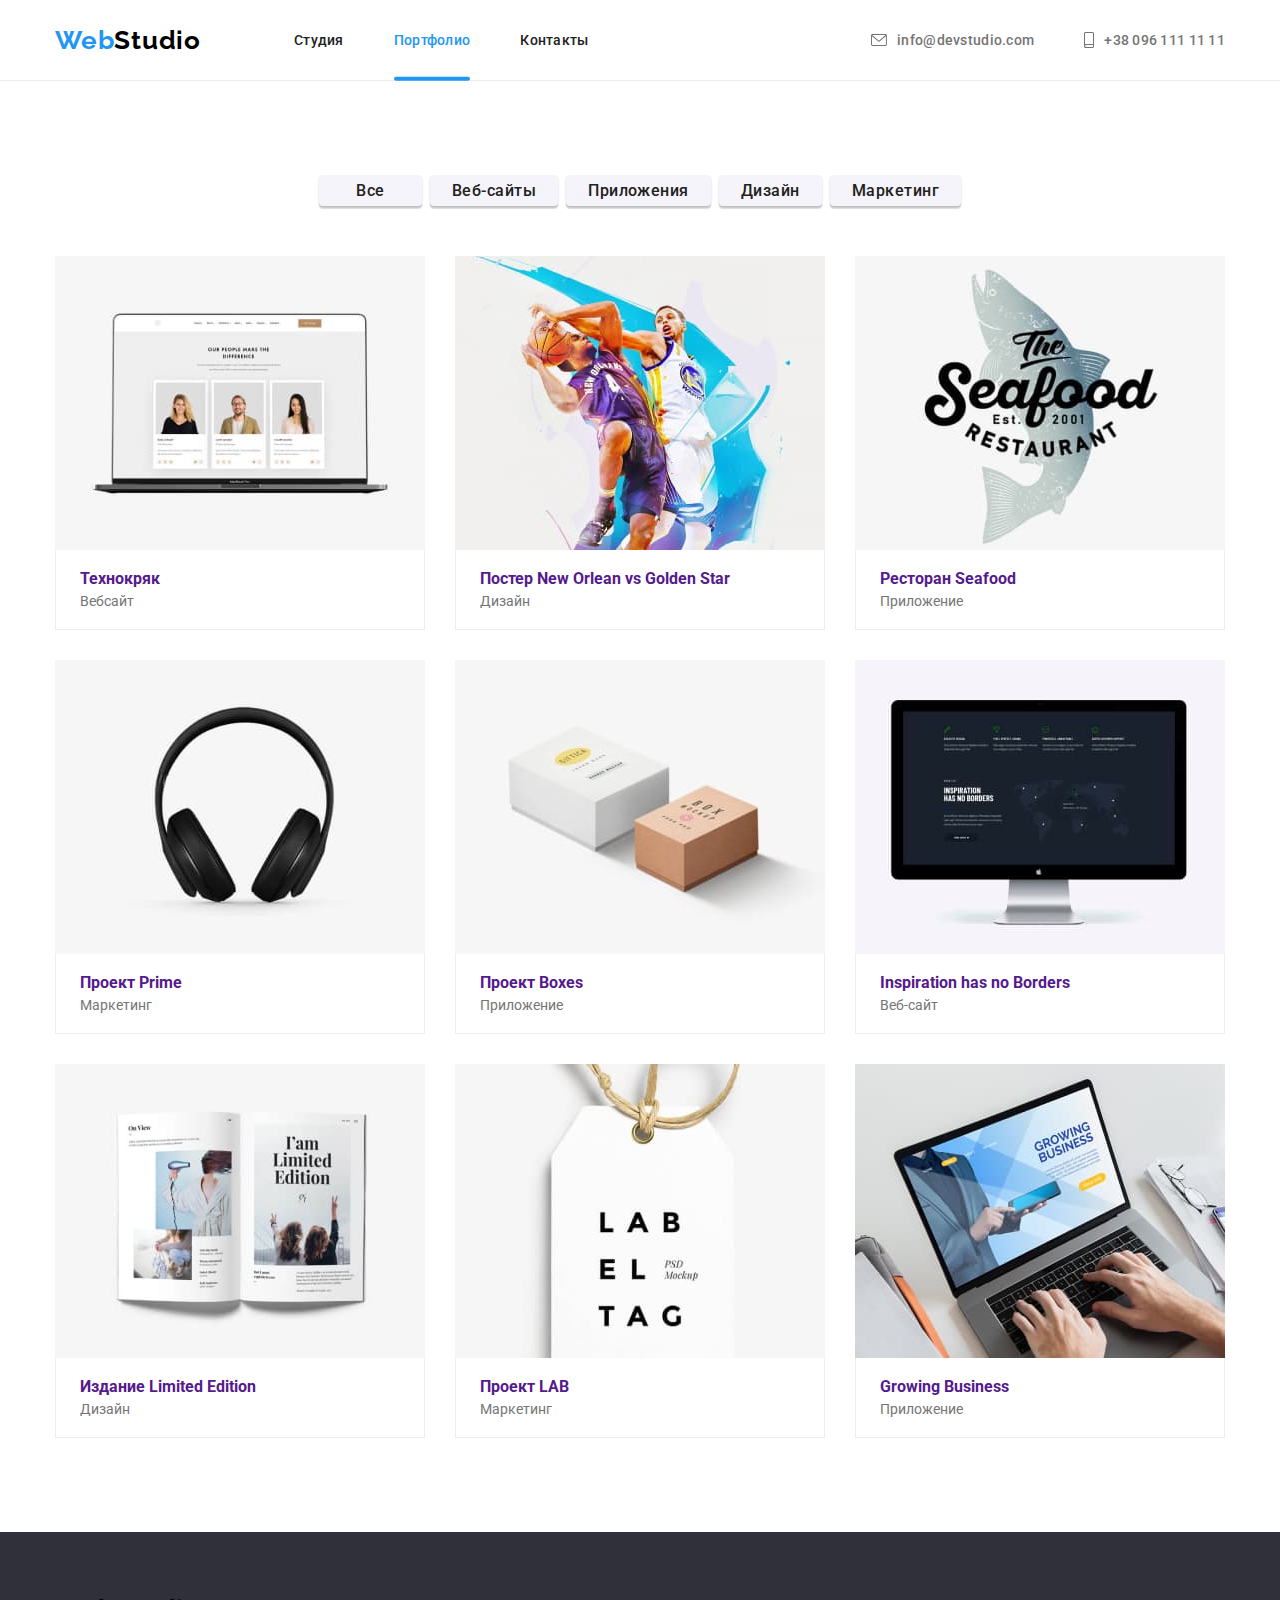
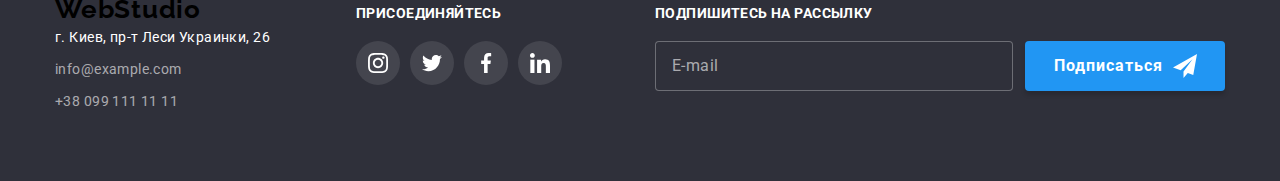
==== portfolio.html @ 5bc34d7d "добавляет исходную страницу" ====
<!DOCTYPE html>
<html lang="ru">
  <head>
    <meta charset="UTF-8" />
    <meta name="viewport" content="width=device-width, initial-scale=1.0" />
    <title>Portfolio</title>
    <link rel="preconnect" href="https://fonts.gstatic.com" />
    <link
      href="https://fonts.googleapis.com/css2?family=Raleway:wght@700&family=Roboto:wght@400;500;700;900&display=swap"
      rel="stylesheet"
    />
    <link
      rel="stylesheet"
      href="https://cdnjs.cloudflare.com/ajax/libs/modern-normalize/0.6.0/modern-normalize.min.css"
    />
    <link
      rel="stylesheet"
      href="https://cdnjs.cloudflare.com/ajax/libs/animate.css/4.1.1/animate.min.css"
    />
    <link rel="stylesheet" href="style.css" />
  </head>
  <body class="page">
    <!-- Шапка сайта -->
    <header class="page-header portfolio">
      <div class="container">
        <nav class="main-nav">
          <a href="" class="logo animate__fadeInLeft">
            <span class="logo__part">Web</span>Studio
          </a>
          <ul class="page-nav">
            <li class="page-nav__item">
              <a href="./index.html" class="page-nav__link">Студия</a>
            </li>
            <li class="page-nav__item">
              <a
                href="./portfolio.html"
                class="page-nav__link page-nav__link--active"
                >Портфолио</a
              >
            </li>
            <li class="page-nav__item">
              <a href="" class="page-nav__link">Контакты</a>
            </li>
          </ul>
          <ul class="upper-contacts">
            <li class="upper-contacts__item">
              <a href="mailto:info@devstudio.com" class="upper-contacts__link"
                ><svg class="upper-contacts__icon" width="16px" height="12px">
                  <use href="./images/sprite.svg#icon-envelope"></use></svg
                >info@devstudio.com</a
              >
            </li>
            <li class="upper-contacts__item">
              <a href="tel:+380961111111" class="upper-contacts__link"
                ><svg class="upper-contacts__icon" width="10px" height="16px">
                  <use href="./images/sprite.svg#icon-smartphone"></use></svg
                >+38 096 111 11 11</a
              >
            </li>
          </ul>
        </nav>
      </div>
    </header>
    <main>
      <section class="portfolio">
        <div class="container">
          <h2 class="visually-hidden">Портфолио</h2>
          <div class="portfolio-nav">
            <ul class="nav-list">
              <li>
                <button type="button" class="button">Все</button>
              </li>
              <li>
                <button type="button" class="button">Веб-сайты</button>
              </li>
              <li>
                <button type="button" class="button">Приложения</button>
              </li>
              <li>
                <button type="button" class="button">Дизайн</button>
              </li>
              <li>
                <button type="button" class="button">Маркетинг</button>
              </li>
            </ul>
          </div>
          <div class="projects">
            <ul class="projects-list">
              <li>
                <div class="card">
                  <a href="" class="project-link">
                    <div class="card-wrapper">
                      <img
                        src="./images/website1.jpg"
                        width="370"
                        height="294"
                        alt="Интернет страница открыта на компьютере"
                      />
                      <p class="card-overlay">
                        Технокряк это современная площадка распространения
                        коронавируса. Компании используют эту платформу для
                        цифрового шпионажа и атак на защищённые сервера
                        конкурентов.
                      </p>
                    </div>
                    <div class="card-content">
                      <h3>Технокряк</h3>
                      <p>Вебсайт</p>
                    </div>
                  </a>
                </div>
              </li>
              <li>
                <div class="card">
                  <a href="" class="project-link">
                    <div class="card-wrapper">
                      <img
                        src="./images/design1.jpg"
                        width="370"
                        height="294"
                        alt="Баскетболисты бросают мяч"
                      />
                      <p class="card-overlay">
                        Технокряк это современная площадка распространения
                        коронавируса. Компании используют эту платформу для
                        цифрового шпионажа и атак на защищённые сервера
                        конкурентов.
                      </p>
                    </div>
                    <div class="card-content">
                      <h3>
                        Постер <span lang="en"> New Orlean vs Golden Star</span>
                      </h3>
                      <p>Дизайн</p>
                    </div>
                  </a>
                </div>
              </li>
              <li>
                <div class="card">
                  <a href="" class="project-link">
                    <div class="card-wrapper">
                      <img
                        src="./images/app1.jpg"
                        width="370"
                        height="294"
                        alt="Логотип ресторана"
                      />
                      <p class="card-overlay">
                        Технокряк это современная площадка распространения
                        коронавируса. Компании используют эту платформу для
                        цифрового шпионажа и атак на защищённые сервера
                        конкурентов.
                      </p>
                    </div>
                    <div class="card-content">
                      <h3>Ресторан <span lang="en">Seafood</span></h3>
                      <p>Приложение</p>
                    </div>
                  </a>
                </div>
              </li>
              <li>
                <div class="card">
                  <a href="" class="project-link">
                    <div class="card-wrapper">
                      <img
                        src="./images/marketing1.jpg"
                        width="370"
                        height="294"
                        alt="Наушники"
                      />
                      <p class="card-overlay">
                        Технокряк это современная площадка распространения
                        коронавируса. Компании используют эту платформу для
                        цифрового шпионажа и атак на защищённые сервера
                        конкурентов.
                      </p>
                    </div>
                    <div class="card-content">
                      <h3>Проект <span lang="en">Prime</span></h3>
                      <p>Маркетинг</p>
                    </div>
                  </a>
                </div>
              </li>
              <li>
                <div class="card">
                  <a href="" class="project-link">
                    <div class="card-wrapper">
                      <img
                        src="./images/app2.jpg"
                        width="370"
                        height="294"
                        alt="Белый и коричневый ящики"
                      />
                      <p class="card-overlay">
                        Технокряк это современная площадка распространения
                        коронавируса. Компании используют эту платформу для
                        цифрового шпионажа и атак на защищённые сервера
                        конкурентов.
                      </p>
                    </div>
                    <div class="card-content">
                      <h3>Проект <span>Boxes</span></h3>
                      <p>Приложение</p>
                    </div>
                  </a>
                </div>
              </li>
              <li>
                <div class="card">
                  <a href="" class="project-link">
                    <div class="card-wrapper">
                      <img
                        src="./images/website2.jpg"
                        width="370"
                        height="294"
                        alt="Монитор"
                      />
                      <p class="card-overlay">
                        Технокряк это современная площадка распространения
                        коронавируса. Компании используют эту платформу для
                        цифрового шпионажа и атак на защищённые сервера
                        конкурентов.
                      </p>
                    </div>
                    <div class="card-content">
                      <h3 lang="en">Inspiration has no Borders</h3>
                      <p>Веб-сайт</p>
                    </div>
                  </a>
                </div>
              </li>
              <li>
                <div class="card">
                  <a href="" class="project-link">
                    <div class="card-wrapper">
                      <img
                        src="./images/design2.jpg"
                        width="370"
                        height="294"
                        alt="Открытая книга"
                      />
                      <p class="card-overlay">
                        Технокряк это современная площадка распространения
                        коронавируса. Компании используют эту платформу для
                        цифрового шпионажа и атак на защищённые сервера
                        конкурентов.
                      </p>
                    </div>
                    <div class="card-content">
                      <h3>Издание <span lang="en">Limited Edition</span></h3>
                      <p>Дизайн</p>
                    </div>
                  </a>
                </div>
              </li>
              <li>
                <div class="card">
                  <a href="" class="project-link">
                    <div class="card-wrapper">
                      <img
                        src="./images/marketing2.jpg"
                        width="370"
                        height="294"
                        alt="Бирка"
                      />
                      <p class="card-overlay">
                        Технокряк это современная площадка распространения
                        коронавируса. Компании используют эту платформу для
                        цифрового шпионажа и атак на защищённые сервера
                        конкурентов.
                      </p>
                    </div>
                    <div class="card-content">
                      <h3>Проект <span lang="en">LAB</span></h3>
                      <p>Маркетинг</p>
                    </div>
                  </a>
                </div>
              </li>
              <li>
                <div class="card">
                  <a href="" class="project-link">
                    <div class="card-wrapper">
                      <img
                        src="./images/app3.jpg"
                        width="370"
                        height="294"
                        alt="Руки печатают по клавиатуре"
                      />
                      <p class="card-overlay">
                        Технокряк это современная площадка распространения
                        коронавируса. Компании используют эту платформу для
                        цифрового шпионажа и атак на защищённые сервера
                        конкурентов.
                      </p>
                    </div>
                    <div class="card-content">
                      <h3 lang="en">Growing Business</h3>
                      <p>Приложение</p>
                    </div>
                  </a>
                </div>
              </li>
            </ul>
          </div>
        </div>
      </section>
    </main>
    <!-- Подвал -->
    <footer class="page-footer">
      <div class="container">
        <div class="footer-flex">
          <div class="footer-contacts">
            <a href="" class="logo footer">
              <span class="logo-part">Web</span>Studio
            </a>
            <address class="bottom-contacts">
              <p>г. Киев, пр-т Леси Украинки, 26</p>
              <a href="mailto:info@example.com">info@example.com</a>
              <a href="tel:+380991111111">+38 099 111 11 11</a>
            </address>
          </div>
          <div class="footer-social">
            <p class="join">Присоединяйтесь</p>
            <ul class="social-list footer">
              <li class="social-item-footer">
                <a href="" class="social-link-footer">
                  <svg class="social-icon-footer">
                    <use href="./images/sprite.svg#icon-instagram"></use>
                  </svg>
                </a>
              </li>
              <li class="social-item-footer">
                <a href="" class="social-link-footer">
                  <svg class="social-icon-footer">
                    <use href="./images/sprite.svg#icon-twitter"></use>
                  </svg>
                </a>
              </li>
              <li class="social-item-footer">
                <a href="" class="social-link-footer">
                  <svg class="social-icon-footer">
                    <use href="./images/sprite.svg#icon-facebook"></use>
                  </svg>
                </a>
              </li>
              <li class="social-item-footer">
                <a href="" class="social-link-footer">
                  <svg class="social-icon-footer">
                    <use href="./images/sprite.svg#icon-linkedin"></use>
                  </svg>
                </a>
              </li>
            </ul>
          </div>
          <div class="footer-subscribe">
            <p class="join">Подпишитесь на рассылку</p>
            <form class="footer-form">
              <input
                type="email"
                name="email"
                placeholder="E-mail"
                class="email-input"
              />

              <button type="submit" class="btn footer">
                Подписаться<svg class="send-icon" width="24" height="24">
                  <use href="./images/sprite.svg#send"></use>
                </svg>
              </button>
            </form>
          </div>
        </div>
      </div>
    </footer>
  </body>
</html>
---- style.css ----
/* цвет основного текста #212121 */
/* вторичный цвет текста #FFFFFF */
/* акцент текста #757575 */
/* акцент текста снизу rgba(255, 255, 255, 0.6) */
/* цвет акцент #2196F3 */
/* фоновый цвет #FFFFFF #E5E5E5 */
/* доп фоновый цвет #F5F4FA */

/* Основной шрифт Roboto 400 */
/*  Навигация и имена команды Roboto 500 */
/* Заголовки и кнопка Roboto 700 */
/* Заголовок героя Roboto 900 */
/* Лого Raleway 700 */

:root {
  /* colors */
  --primary-text-color: #212121;
  --secondary-text-color: #757575;
  --accent-color: #2196f3;
  --additional-white-color: #ffffff;
  --additional-black-color: #000000;
  --footer-link-color: rgba(255, 255, 255, 0.6);
  --primary-bg-color: #ffffff;
  --hero-bg-color: #2f303a;
  --additional-bg-color: #f5f4fa;
  /* fonts */
  --main-font: "Roboto", sans-serif;
  --secondary-font: "Raleway", sans-serif;
  --main-font-size: 14px;
  --secondary-font-size: 16px;
  --title-font-size: 36px;
}

/* global */

html {
  box-sizing: border-box;
}

*,
*::before,
*::after {
  box-sizing: inherit;
}

body,
h1,
h2,
h3,
h4,
h5,
p,
ul {
  margin: 0;
  padding: 0;
}

ul {
  list-style: none;
}

a {
  text-decoration: none;
  transition: 250ms cubic-bezier(0.4, 0, 0.2, 1);
}

button {
  transition: 250ms cubic-bezier(0.4, 0, 0.2, 1);
  cursor: pointer;
}

/* a:visited,
a:active {
  color: var(--primary-text-color);
} */

img {
  display: block;
  max-width: 100%;
  height: auto;
}

.page {
  background-color: #ffffff;
  color: var(--primary-text-color);
  font-family: var(--main-font);
  font-size: var(--main-font-size);
}

.container {
  width: 1200px;
  padding-left: 15px;
  padding-right: 15px;
  margin: 0 auto;
  /* outline: 2px solid black; */
}

/* logo */

.logo {
  color: var(--additional-black-color);
  font-family: var(--secondary-font);
  font-style: normal;
  font-weight: bold;
  font-size: 26px;
  line-height: 31px;
  letter-spacing: 0.03em;

  animation-duration: 1000ms;
}

.logo__part {
  color: var(--accent-color);
}

/* navigation */

.page-header {
  /* max-width: 1600px;
  margin: 0px auto; */
  border-bottom: 1px solid #ececec;
}

.page-nav {
  margin-left: 93px;
}

.upper-contacts {
  margin-left: auto;
}

.upper-contacts__link {
  display: flex;
  align-items: center;
  justify-content: center;
  color: var(--secondary-text-color);
}

.upper-contacts__icon {
  margin-right: 10px;
  fill: currentColor;
}

.page-nav,
.upper-contacts {
  font-style: normal;
  font-weight: 500;
  line-height: 16px;
  letter-spacing: 0.02em;
  display: flex;
  padding-top: 32px;
  padding-bottom: 32px;
}

.page-nav__link {
  color: var(--primary-text-color);
}

.page-nav__item + .page-nav__item {
  margin-left: 50px;
}

.upper-contacts__item + .upper-contacts__item {
  margin-left: 50px;
}

.main-nav {
  display: flex;
  align-items: center;
  justify-content: center;
}

.page-nav__link--active {
  color: var(--accent-color);
}

.page-nav__link:hover,
.page-nav__link:focus,
.upper-contacts__link:hover,
.upper-contacts__link:focus,
.bottom-contacts a:hover,
.bottom-contacts a:focus {
  color: var(--accent-color);
}

.page-nav__item {
  position: relative;
}

.page-nav__link--active::after {
  content: "";
  position: absolute;
  left: 0px;
  bottom: 0px;
  display: block;
  width: 100%;
  height: 4px;
  border-radius: 4px;
  background-color: var(--accent-color);
  transform: translateY(820%);
}

.upper-contacts__link:hover .upper-contacts__icon,
.upper-contacts__link:focus .upper-contacts__icon {
  fill: var(--accent-color);
}

/* main */

.overlay {
  max-width: 1600px;
  margin: 0 auto;
  margin-bottom: 94px;
  background-image: linear-gradient(
      rgba(47, 48, 58, 0.4),
      rgba(47, 48, 58, 0.4)
    ),
    url(./images/hero.jpg);
  background-repeat: no-repeat;
  background-size: cover;
}

.hero-section {
  text-align: center;
  padding-top: 200px;
  padding-bottom: 200px;
}

.hero__title {
  color: var(--additional-white-color);
  font-family: var(--secondary-font);
  font-size: 44px;
  text-transform: uppercase;
  font-weight: 900;
  line-height: 60px;
  letter-spacing: 0.06em;
  text-align: center;
  margin-bottom: 30px;
}

.btn {
  font-family: var(--main-font);
  color: var(--additional-white-color);
  background-color: var(--accent-color);
  font-size: var(--secondary-font-size);
  font-style: normal;
  font-weight: 700;
  min-width: 200px;
  line-height: 30px;
  letter-spacing: 0.06em;
  text-align: center;
  border-radius: 4px;
  padding: 10px 32px;
  border: none;
}

.about-section {
  margin-bottom: 94px;
}

.box {
  display: flex;
  justify-content: center;
  align-items: center;
  width: 270px;
  height: 120px;
  background-color: var(--additional-bg-color);
  border-radius: 4px;
  margin-bottom: 30px;
}

.subtitle {
  font-size: var(--main-font-size);
  font-style: normal;
  font-weight: bold;
  line-height: 16px;
  letter-spacing: 0.03em;
  text-transform: uppercase;
  margin-bottom: 10px;
}

.description {
  color: var(--secondary-text-color);
  font-style: normal;
  font-weight: 400;
  line-height: 24px;
  letter-spacing: 0.03em;
  text-align: left;
}

.about-list {
  display: flex;
}

.about-list li + li {
  margin-left: 30px;
}

.activity-list {
  display: flex;
  justify-content: space-between;
}

.activity-list img {
  display: block;
}

.activity-thumb {
  position: relative;
}

.activity-overlay {
  position: absolute;
  display: flex;
  align-items: center;
  justify-content: center;
  left: 0px;
  bottom: 0px;

  width: 100%;
  min-height: 70px;

  background: rgba(47, 48, 58, 0.8);
}

.activity {
  color: var(--additional-white-color);
  margin: 0px;
}

.section .section-title {
  font-style: normal;
  font-weight: bold;
  font-size: var(--title-font-size);
  line-height: 42px;
  text-align: center;
  letter-spacing: 0.03em;
  margin-bottom: 50px;
}

.section-title.team {
  padding-top: 94px;
}

.section.team {
  padding-bottom: 94px;
}

.section {
  margin-bottom: 94px;
}

.team-list {
  display: flex;
  justify-content: space-between;
}

.team-list .team-item {
  background-color: var(--additional-white-color);
  box-shadow: 0px 1px 3px rgba(0, 0, 0, 0.12), 0px 1px 1px rgba(0, 0, 0, 0.14),
    0px 2px 1px rgba(0, 0, 0, 0.2);
  border-radius: 0px 0px 4px 4px;
}

.team-list .team-item + li {
  margin-left: 30px;
}

.team-list img {
  display: block;
  margin-bottom: 30px;
}

.team-list h3 {
  font-style: normal;
  font-weight: 500;
  font-size: var(--secondary-font-size);
  line-height: 19px;
  letter-spacing: 0.03em;
  margin-bottom: 10px;
  text-align: center;
}

.team-list p {
  text-align: center;
  margin-bottom: 16px;
}

.team {
  background-color: var(--additional-bg-color);
}

.social-list {
  display: flex;
  justify-content: center;
  padding-bottom: 30px;
  padding-right: 32px;
  padding-left: 32px;
}

.social-list .social-item + li {
  margin-left: 10px;
}

.social-link {
  display: flex;
  justify-content: center;
  align-items: center;
  width: 44px;
  height: 44px;
  border-radius: 50%;
}

.social-link:hover,
.social-link:focus {
  background-color: var(--accent-color);
}

.social-link:hover .social-icon,
.social-link:focus .social-icon {
  fill: var(--additional-white-color);
}

.social-icon {
  width: 20px;
  height: 20px;
  fill: #afb1b8;
}

.visually-hidden {
  position: absolute;
  width: 1px;
  height: 1px;
  margin: -1px;
  border: 0;
  padding: 0;

  white-space: nowrap;
  clip-path: inset(100%);
  clip: rect(0 0 0 0);
  overflow: hidden;
}

/* Клиенты */

.clients-list {
  display: flex;
  justify-content: space-between;
  align-items: center;
}

.clients-list .client + li {
  margin-left: 30px;
}

.client-link {
  display: flex;
  justify-content: center;
  align-items: center;
  width: 170px;
  height: 90px;
  border: 1px solid #afb1b8;
  border-radius: 4px;
  color: #afb1b8;
}

.client-link:hover,
.client-link:focus {
  border-color: var(--accent-color);
}

.client-link:hover .client-icon,
.client-link:focus .client-icon {
  fill: var(--accent-color);
}

.client-icon {
  fill: currentColor;
  transition: fill 250ms cubic-bezier(0.4, 0, 0.2, 1);
}

/* Подвал */

.logo--footer {
  display: block;
  color: var(--additional-white-color);
  margin-bottom: 18px;
}

.page-footer {
  background-color: var(--hero-bg-color);
  padding-top: 62px;
  padding-bottom: 60px;
}

.bottom-contacts {
  font-style: normal;
  font-weight: normal;
  line-height: 24px;
  letter-spacing: 0.03em;
}

.bottom-contacts a {
  display: block;
  color: var(--footer-link-color);
  margin-bottom: 8px;
}

.bottom-contacts p {
  color: var(--additional-white-color);
  margin-bottom: 8px;
}

.footer-flex {
  display: flex;
  align-items: baseline;
}

.footer-social {
  margin-left: auto;
}

.social-list.footer {
  padding: 0;
}

.social-link-footer {
  display: flex;
  justify-content: center;
  align-items: center;
  width: 44px;
  height: 44px;
  border-radius: 50%;
  color: var(--additional-white-color);
  background: rgba(255, 255, 255, 0.1);
}

.social-icon-footer {
  width: 20px;
  height: 20px;
  fill: currentColor;
}

.social-link-footer:hover,
.social-link-footer:focus {
  background-color: var(--accent-color);
}

.social-list .social-item-footer + li {
  margin-left: 10px;
}

.join {
  font-size: var(--main-font-size);
  color: var(--additional-white-color);
  font-weight: bold;
  line-height: 16px;
  letter-spacing: 0.03em;
  text-transform: uppercase;
  margin-bottom: 20px;
  align-items: center;
  /* padding-top: 12px; */
}

.footer-subscribe {
  margin-left: 93px;
}

.footer-form {
  display: flex;
  align-items: center;
  justify-content: center;
  /* margin: 0px;
  padding: 0px; */
}

.email-input {
  min-width: 358px;
  height: 50px;
  border: 1px solid rgba(255, 255, 255, 0.3);
  border-radius: 4px;
  background: var(--hero-bg-color);
  padding-left: 16px;
}

.email-input::placeholder {
  color: rgba(255, 255, 255, 0.6);
  font-family: Roboto;
  font-size: 16px;
  line-height: 20px;
  letter-spacing: 0.03em;
}

.btn.footer {
  display: flex;
  align-items: center;
  justify-content: center;
  margin-left: 12px;
  padding-top: 10px;
  padding-bottom: 10px;
  padding-left: 29px;
  padding-right: 28px;
  background: #2196f3;
  box-shadow: 0px 4px 4px rgba(0, 0, 0, 0.15);
}

.send-icon {
  margin-left: 10px;
}

/* Портфолио */

.projects p {
  color: var(--secondary-text-color);
}

.nav-list {
  display: flex;
  justify-content: center;
}

.nav-list li + li {
  margin-left: 8px;
}

.nav-list .button {
  font-size: var(--secondary-font-size);
  font-style: normal;
  font-weight: 500;
  line-height: 19px;
  letter-spacing: 0.03em;
  text-align: center;
}

.button {
  font-family: var(--main-font);
  color: var(--primary-text-color);
  background-color: var(--additional-bg-color);
  font-style: normal;
  font-weight: 500;
  font-size: 16px;
  min-width: 103px;
  line-height: 26px;
  text-align: center;
  letter-spacing: 0.03em;
  border-radius: 4px;
  padding: 6px 22px;
  border: none;
  box-shadow: 0px 3px 1px rgba(0, 0, 0, 0.1), 0px 1px 2px rgba(0, 0, 0, 0.08),
    0px 2px 2px rgba(0, 0, 0, 0.12);
}
.is-current,
.button:hover,
.button:focus {
  color: var(--additional-white-color);
  background-color: var(--accent-color);
}

.portfolio {
  margin-bottom: 94px;
}

.portfolio-nav {
  margin-bottom: 50px;
}

/* .projects img { */
/* margin-bottom: 20px;
} */

.projects h3 {
  margin-bottom: 4px;
}

.projects-list {
  display: flex;
  flex-wrap: wrap;
}

.projects-list li {
  width: 370px;
  margin-right: 30px;
  margin-bottom: 30px;
}

.project-link {
  display: block;
}

.project-link:hover,
.project-link:focus {
  box-shadow: 0px 1px 1px rgba(0, 0, 0, 0.12), 0px 4px 4px rgba(0, 0, 0, 0.06),
    1px 4px 6px rgba(0, 0, 0, 0.16);
}

.projects-list li:nth-child(3n) {
  margin-right: 0px;
}

.projects-list li:nth-last-child(-n + 3) {
  margin-bottom: 0px;
}

.card-wrapper {
  position: relative;
  overflow: hidden;
}

p.card-overlay {
  position: absolute;
  top: 0px;
  left: 0px;
  width: 100%;
  height: 100%;
  display: flex;
  justify-content: space-between;
  padding: 63px 24px;
  font-size: 18px;
  font-family: var(--main-font);
  line-height: 1.556;
  letter-spacing: 0.03em;
  color: white;
  background: rgba(33, 150, 243, 0.9);
  transition: transform 250ms cubic-bezier(0.4, 0, 0.2, 1);
  transform: translateY(100%);
}

.project-link:hover .card-overlay,
.project-link:focus .card-overlay {
  transform: translateY(0);
}

.card-content {
  padding: 20px 24px;
  border-left: 1px solid #eeeeee;
  border-bottom: 1px solid #eeeeee;
  border-right: 1px solid #eeeeee;
}

/* модалка */

.backdrop {
  position: fixed;
  left: 0px;
  top: 0px;
  width: 100%;
  height: 100%;
  background: rgba(0, 0, 0, 0.2);

  transition: all 500ms cubic-bezier(0.4, 0, 0.2, 1);
}

.is-hidden {
  opacity: 0;
  visibility: hidden;
  pointer-events: none;
}

.backdrop.is-hidden .modal {
  transform: translate(-50%, -50%) scale(0);
}

.modal {
  min-width: 528px;
  min-height: 581px;
  background-color: #fff;

  position: absolute;
  top: 50%;
  left: 50%;
  transform: translate(-50%, -50%) scale(1);
  transition: transform 500ms cubic-bezier(0.4, 0, 0.2, 1);
}

.close-btn {
  position: absolute;
  width: 30px;
  height: 30px;
  right: 8px;
  top: 8px;
  display: flex;
  align-items: center;
  justify-content: center;
  background: #ffffff;
  border: 1px solid rgba(0, 0, 0, 0.1);
  border-radius: 50%;
  cursor: pointer;
}

.close-icon {
  transition: all 250ms cubic-bezier(0.4, 0, 0.2, 1);
}

.close-btn:hover .close-icon {
  fill: var(--accent-color);
}

.modal-title {
  font-family: Roboto;
  font-weight: bold;
  font-size: 20px;
  line-height: 23px;
  text-align: center;
  letter-spacing: 0.03em;

  color: #212121;
  padding-top: 37px;
  padding-left: 40px;
  padding-right: 40px;
  margin-bottom: 30px;
}

.form {
  display: flex;
  flex-direction: column;
  padding: 0px 40px;
}

.modal-submit {
  width: 200px;
  height: 50px;
  margin: 0px auto;
  box-shadow: 0px 4px 4px rgba(0, 0, 0, 0.15);
  background: #2196f3;
  transition: 250ms cubic-bezier(0.4, 0, 0.2, 1);
}

.modal-submit:hover {
  box-shadow: 0px 4px 4px rgba(0, 0, 0, 0.15);
  background: #188ce8;
}

.input-wrapper {
  position: relative;
  display: block;
  margin-top: 4px;
}

.input-field {
  padding-left: 40px;
}

.message-field {
  width: 100%;
  height: 120px;
  padding: 12px 16px;
  margin-top: 4px;
  border: 1px solid rgba(33, 33, 33, 0.2);
  border-radius: 4px;
  transition: all 250ms cubic-bezier(0.4, 0, 0.2, 1);
  resize: none;
}

.input-field:focus,
.message-field:focus {
  outline: none;
  border-color: var(--accent-color);
}

/* .input-field:hover {
  cursor: pointer;
} */

.input-field:focus + .user-icon,
.input-field:hover + .user-icon {
  fill: var(--accent-color);
}

.input-field {
  width: 100%;
  height: 40px;
  border: 1px solid rgba(33, 33, 33, 0.2);
  border-radius: 4px;
  transition: all 250ms cubic-bezier(0.4, 0, 0.2, 1);
}

.message-field::placeholder {
  color: rgba(33, 33, 33, 0.2);
}

.label {
  margin-bottom: 10px;
}

.message {
  margin-bottom: 20px;
}

.policy-label {
  display: flex;
  align-items: center;
  margin-bottom: 30px;
  font-family: Roboto;
  font-size: 14px;
  line-height: 24px;
  letter-spacing: 0.03em;
  color: #757575;
}

.policy-label::before {
  display: inline-block;
  content: "";
  width: 16px;
  height: 15px;
  border: 2px solid #212121;
  border-radius: 2px;
  margin-right: 7px;
}

.checkbox:checked + .policy-label::before {
  background-image: url(./images/checked.svg);
  background-color: var(--accent-color);
  background-size: contain;
  background-origin: border-box;
  border-color: var(--accent-color);
}

.label {
  font-size: 12px;
  line-height: 14px;
  letter-spacing: 0.01em;
  color: var(--secondary-text-color);
}

.policy-link {
  color: var(--accent-color);
  text-decoration: underline;
  text-decoration-skip-ink: none;
}

.user-icon {
  position: absolute;
  display: block;
  top: 50%;
  left: 12px;
  transform: translateY(-50%);
  fill: var(--additional-black-color);
  transition: all 250ms cubic-bezier(0.4, 0, 0.2, 1);
}
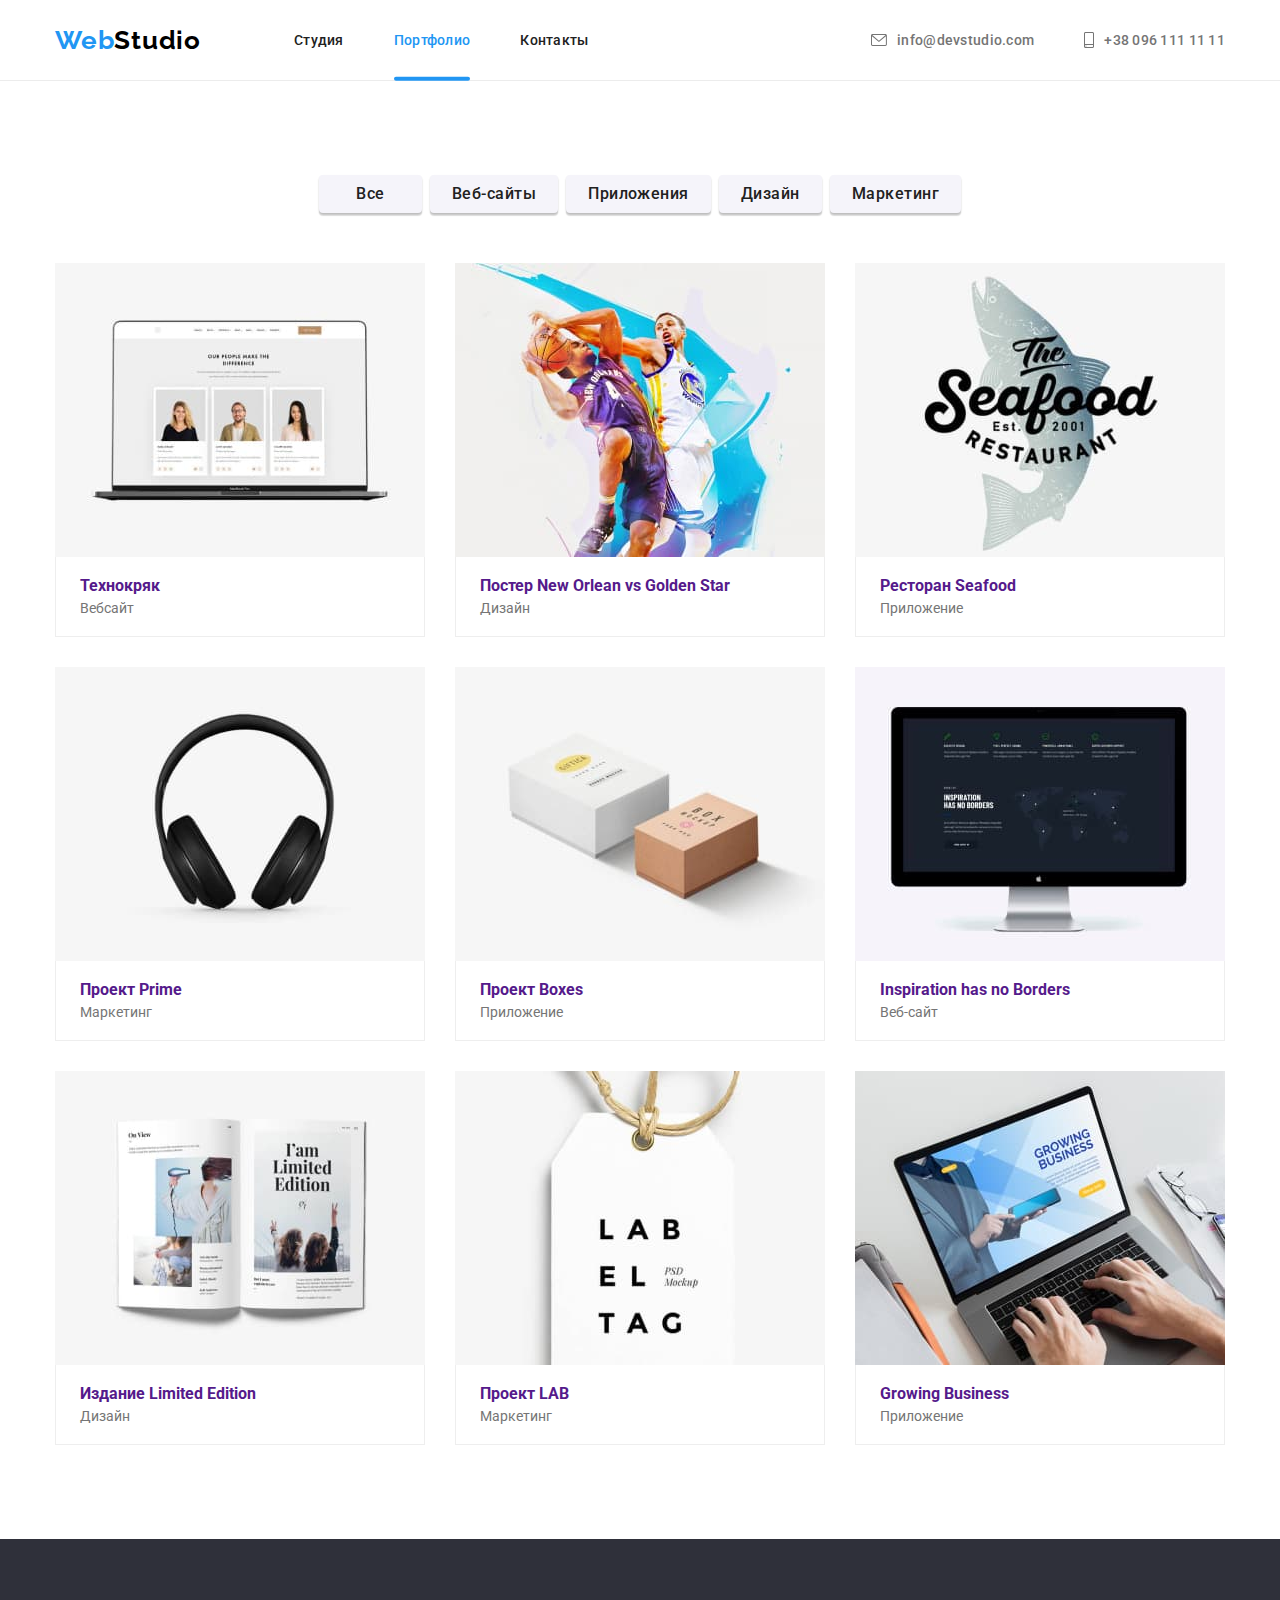
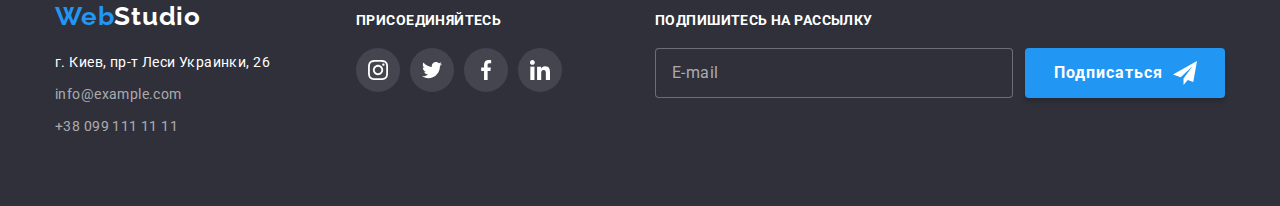
==== commit 6bea9900: "Меняет классы под BEM" ====
--- a/portfolio.html
+++ b/portfolio.html
@@ -21,7 +21,7 @@
   </head>
   <body class="page">
     <!-- Шапка сайта -->
-    <header class="page-header portfolio">
+    <header class="page-header page-header--portfolio">
       <div class="container">
         <nav class="main-nav">
           <a href="" class="logo animate__fadeInLeft">
@@ -62,244 +62,267 @@
       </div>
     </header>
     <main>
-      <section class="portfolio">
+      <section class="section">
         <div class="container">
           <h2 class="visually-hidden">Портфолио</h2>
-          <div class="portfolio-nav">
-            <ul class="nav-list">
-              <li>
+          <div class="portfolio-filter">
+            <ul class="filter-list">
+              <li class="filter-list__item">
                 <button type="button" class="button">Все</button>
               </li>
-              <li>
+              <li class="filter-list__item">
                 <button type="button" class="button">Веб-сайты</button>
               </li>
-              <li>
+              <li class="filter-list__item">
                 <button type="button" class="button">Приложения</button>
               </li>
-              <li>
+              <li class="filter-list__item">
                 <button type="button" class="button">Дизайн</button>
               </li>
-              <li>
+              <li class="filter-list__item">
                 <button type="button" class="button">Маркетинг</button>
               </li>
             </ul>
           </div>
           <div class="projects">
             <ul class="projects-list">
-              <li>
-                <div class="card">
-                  <a href="" class="project-link">
+              <li class="projects-list__item">
+                <div class="project-card">
+                  <a href="" class="projects-card__link">
                     <div class="card-wrapper">
                       <img
                         src="./images/website1.jpg"
                         width="370"
                         height="294"
                         alt="Интернет страница открыта на компьютере"
-                      />
-                      <p class="card-overlay">
-                        Технокряк это современная площадка распространения
-                        коронавируса. Компании используют эту платформу для
-                        цифрового шпионажа и атак на защищённые сервера
-                        конкурентов.
-                      </p>
-                    </div>
-                    <div class="card-content">
-                      <h3>Технокряк</h3>
-                      <p>Вебсайт</p>
-                    </div>
-                  </a>
-                </div>
-              </li>
-              <li>
-                <div class="card">
-                  <a href="" class="project-link">
+                        class="projects-card__thumb"
+                      />
+                      <p class="card-overlay">
+                        Технокряк это современная площадка распространения
+                        коронавируса. Компании используют эту платформу для
+                        цифрового шпионажа и атак на защищённые сервера
+                        конкурентов.
+                      </p>
+                    </div>
+                    <div class="card-content">
+                      <h3 class="card-content__title">Технокряк</h3>
+                      <p class="card-content__desc">Вебсайт</p>
+                    </div>
+                  </a>
+                </div>
+              </li>
+              <li class="projects-list__item">
+                <div class="project-card">
+                  <a href="" class="projects-card__link">
                     <div class="card-wrapper">
                       <img
                         src="./images/design1.jpg"
                         width="370"
                         height="294"
                         alt="Баскетболисты бросают мяч"
-                      />
-                      <p class="card-overlay">
-                        Технокряк это современная площадка распространения
-                        коронавируса. Компании используют эту платформу для
-                        цифрового шпионажа и атак на защищённые сервера
-                        конкурентов.
-                      </p>
-                    </div>
-                    <div class="card-content">
-                      <h3>
+                        class="projects-card__thumb"
+                      />
+                      <p class="card-overlay">
+                        Технокряк это современная площадка распространения
+                        коронавируса. Компании используют эту платформу для
+                        цифрового шпионажа и атак на защищённые сервера
+                        конкурентов.
+                      </p>
+                    </div>
+                    <div class="card-content">
+                      <h3 class="card-content__title">
                         Постер <span lang="en"> New Orlean vs Golden Star</span>
                       </h3>
-                      <p>Дизайн</p>
-                    </div>
-                  </a>
-                </div>
-              </li>
-              <li>
-                <div class="card">
-                  <a href="" class="project-link">
+                      <p class="card-content__desc">Дизайн</p>
+                    </div>
+                  </a>
+                </div>
+              </li>
+              <li class="projects-list__item">
+                <div class="project-card">
+                  <a href="" class="projects-card__link">
                     <div class="card-wrapper">
                       <img
                         src="./images/app1.jpg"
                         width="370"
                         height="294"
                         alt="Логотип ресторана"
-                      />
-                      <p class="card-overlay">
-                        Технокряк это современная площадка распространения
-                        коронавируса. Компании используют эту платформу для
-                        цифрового шпионажа и атак на защищённые сервера
-                        конкурентов.
-                      </p>
-                    </div>
-                    <div class="card-content">
-                      <h3>Ресторан <span lang="en">Seafood</span></h3>
-                      <p>Приложение</p>
-                    </div>
-                  </a>
-                </div>
-              </li>
-              <li>
-                <div class="card">
-                  <a href="" class="project-link">
+                        class="projects-card__thumb"
+                      />
+                      <p class="card-overlay">
+                        Технокряк это современная площадка распространения
+                        коронавируса. Компании используют эту платформу для
+                        цифрового шпионажа и атак на защищённые сервера
+                        конкурентов.
+                      </p>
+                    </div>
+                    <div class="card-content">
+                      <h3 class="card-content__title">
+                        Ресторан <span lang="en">Seafood</span>
+                      </h3>
+                      <p class="card-content__desc">Приложение</p>
+                    </div>
+                  </a>
+                </div>
+              </li>
+              <li class="projects-list__item">
+                <div class="project-card">
+                  <a href="" class="projects-card__link">
                     <div class="card-wrapper">
                       <img
                         src="./images/marketing1.jpg"
                         width="370"
                         height="294"
                         alt="Наушники"
-                      />
-                      <p class="card-overlay">
-                        Технокряк это современная площадка распространения
-                        коронавируса. Компании используют эту платформу для
-                        цифрового шпионажа и атак на защищённые сервера
-                        конкурентов.
-                      </p>
-                    </div>
-                    <div class="card-content">
-                      <h3>Проект <span lang="en">Prime</span></h3>
-                      <p>Маркетинг</p>
-                    </div>
-                  </a>
-                </div>
-              </li>
-              <li>
-                <div class="card">
-                  <a href="" class="project-link">
+                        class="projects-card__thumb"
+                      />
+                      <p class="card-overlay">
+                        Технокряк это современная площадка распространения
+                        коронавируса. Компании используют эту платформу для
+                        цифрового шпионажа и атак на защищённые сервера
+                        конкурентов.
+                      </p>
+                    </div>
+                    <div class="card-content">
+                      <h3 class="card-content__title">
+                        Проект <span lang="en">Prime</span>
+                      </h3>
+                      <p class="card-content__desc">Маркетинг</p>
+                    </div>
+                  </a>
+                </div>
+              </li>
+              <li class="projects-list__item">
+                <div class="project-card">
+                  <a href="" class="projects-card__link">
                     <div class="card-wrapper">
                       <img
                         src="./images/app2.jpg"
                         width="370"
                         height="294"
                         alt="Белый и коричневый ящики"
-                      />
-                      <p class="card-overlay">
-                        Технокряк это современная площадка распространения
-                        коронавируса. Компании используют эту платформу для
-                        цифрового шпионажа и атак на защищённые сервера
-                        конкурентов.
-                      </p>
-                    </div>
-                    <div class="card-content">
-                      <h3>Проект <span>Boxes</span></h3>
-                      <p>Приложение</p>
-                    </div>
-                  </a>
-                </div>
-              </li>
-              <li>
-                <div class="card">
-                  <a href="" class="project-link">
+                        class="projects-card__thumb"
+                      />
+                      <p class="card-overlay">
+                        Технокряк это современная площадка распространения
+                        коронавируса. Компании используют эту платформу для
+                        цифрового шпионажа и атак на защищённые сервера
+                        конкурентов.
+                      </p>
+                    </div>
+                    <div class="card-content">
+                      <h3 class="card-content__title">
+                        Проект <span>Boxes</span>
+                      </h3>
+                      <p class="card-content__desc">Приложение</p>
+                    </div>
+                  </a>
+                </div>
+              </li>
+              <li class="projects-list__item">
+                <div class="project-card">
+                  <a href="" class="projects-card__link">
                     <div class="card-wrapper">
                       <img
                         src="./images/website2.jpg"
                         width="370"
                         height="294"
                         alt="Монитор"
-                      />
-                      <p class="card-overlay">
-                        Технокряк это современная площадка распространения
-                        коронавируса. Компании используют эту платформу для
-                        цифрового шпионажа и атак на защищённые сервера
-                        конкурентов.
-                      </p>
-                    </div>
-                    <div class="card-content">
-                      <h3 lang="en">Inspiration has no Borders</h3>
-                      <p>Веб-сайт</p>
-                    </div>
-                  </a>
-                </div>
-              </li>
-              <li>
-                <div class="card">
-                  <a href="" class="project-link">
+                        class="projects-card__thumb"
+                      />
+                      <p class="card-overlay">
+                        Технокряк это современная площадка распространения
+                        коронавируса. Компании используют эту платформу для
+                        цифрового шпионажа и атак на защищённые сервера
+                        конкурентов.
+                      </p>
+                    </div>
+                    <div class="card-content">
+                      <h3 lang="en" class="card-content__title">
+                        Inspiration has no Borders
+                      </h3>
+                      <p class="card-content__desc">Веб-сайт</p>
+                    </div>
+                  </a>
+                </div>
+              </li>
+              <li class="projects-list__item">
+                <div class="project-card">
+                  <a href="" class="projects-card__link">
                     <div class="card-wrapper">
                       <img
                         src="./images/design2.jpg"
                         width="370"
                         height="294"
                         alt="Открытая книга"
-                      />
-                      <p class="card-overlay">
-                        Технокряк это современная площадка распространения
-                        коронавируса. Компании используют эту платформу для
-                        цифрового шпионажа и атак на защищённые сервера
-                        конкурентов.
-                      </p>
-                    </div>
-                    <div class="card-content">
-                      <h3>Издание <span lang="en">Limited Edition</span></h3>
-                      <p>Дизайн</p>
-                    </div>
-                  </a>
-                </div>
-              </li>
-              <li>
-                <div class="card">
-                  <a href="" class="project-link">
+                        class="projects-card__thumb"
+                      />
+                      <p class="card-overlay">
+                        Технокряк это современная площадка распространения
+                        коронавируса. Компании используют эту платформу для
+                        цифрового шпионажа и атак на защищённые сервера
+                        конкурентов.
+                      </p>
+                    </div>
+                    <div class="card-content">
+                      <h3 class="card-content__title">
+                        Издание <span lang="en">Limited Edition</span>
+                      </h3>
+                      <p class="card-content__desc">Дизайн</p>
+                    </div>
+                  </a>
+                </div>
+              </li>
+              <li class="projects-list__item">
+                <div class="project-card">
+                  <a href="" class="projects-card__link">
                     <div class="card-wrapper">
                       <img
                         src="./images/marketing2.jpg"
                         width="370"
                         height="294"
                         alt="Бирка"
-                      />
-                      <p class="card-overlay">
-                        Технокряк это современная площадка распространения
-                        коронавируса. Компании используют эту платформу для
-                        цифрового шпионажа и атак на защищённые сервера
-                        конкурентов.
-                      </p>
-                    </div>
-                    <div class="card-content">
-                      <h3>Проект <span lang="en">LAB</span></h3>
-                      <p>Маркетинг</p>
-                    </div>
-                  </a>
-                </div>
-              </li>
-              <li>
-                <div class="card">
-                  <a href="" class="project-link">
+                        class="projects-card__thumb"
+                      />
+                      <p class="card-overlay">
+                        Технокряк это современная площадка распространения
+                        коронавируса. Компании используют эту платформу для
+                        цифрового шпионажа и атак на защищённые сервера
+                        конкурентов.
+                      </p>
+                    </div>
+                    <div class="card-content">
+                      <h3 class="card-content__title">
+                        Проект <span lang="en">LAB</span>
+                      </h3>
+                      <p class="card-content__desc">Маркетинг</p>
+                    </div>
+                  </a>
+                </div>
+              </li>
+              <li class="projects-list__item">
+                <div class="project-card">
+                  <a href="" class="projects-card__link">
                     <div class="card-wrapper">
                       <img
                         src="./images/app3.jpg"
                         width="370"
                         height="294"
                         alt="Руки печатают по клавиатуре"
-                      />
-                      <p class="card-overlay">
-                        Технокряк это современная площадка распространения
-                        коронавируса. Компании используют эту платформу для
-                        цифрового шпионажа и атак на защищённые сервера
-                        конкурентов.
-                      </p>
-                    </div>
-                    <div class="card-content">
-                      <h3 lang="en">Growing Business</h3>
-                      <p>Приложение</p>
+                        class="projects-card__thumb"
+                      />
+                      <p class="card-overlay">
+                        Технокряк это современная площадка распространения
+                        коронавируса. Компании используют эту платформу для
+                        цифрового шпионажа и атак на защищённые сервера
+                        конкурентов.
+                      </p>
+                    </div>
+                    <div class="card-content">
+                      <h3 lang="en" class="card-content__title">
+                        Growing Business
+                      </h3>
+                      <p class="card-content__desc">Приложение</p>
                     </div>
                   </a>
                 </div>
@@ -312,44 +335,48 @@
     <!-- Подвал -->
     <footer class="page-footer">
       <div class="container">
-        <div class="footer-flex">
-          <div class="footer-contacts">
-            <a href="" class="logo footer">
-              <span class="logo-part">Web</span>Studio
+        <div class="footer">
+          <div class="footer-nav">
+            <a href="" class="logo logo--footer">
+              <span class="logo__part">Web</span>Studio
             </a>
-            <address class="bottom-contacts">
-              <p>г. Киев, пр-т Леси Украинки, 26</p>
-              <a href="mailto:info@example.com">info@example.com</a>
-              <a href="tel:+380991111111">+38 099 111 11 11</a>
+            <address class="footer-nav__contacts">
+              <p class="footer-nav__address">г. Киев, пр-т Леси Украинки, 26</p>
+              <a href="mailto:info@example.com" class="footer-nav__link"
+                >info@example.com</a
+              >
+              <a href="tel:+380991111111" class="footer-nav__link"
+                >+38 099 111 11 11</a
+              >
             </address>
           </div>
           <div class="footer-social">
-            <p class="join">Присоединяйтесь</p>
-            <ul class="social-list footer">
-              <li class="social-item-footer">
-                <a href="" class="social-link-footer">
-                  <svg class="social-icon-footer">
+            <p class="footer__title">Присоединяйтесь</p>
+            <ul class="social-list social-list--footer">
+              <li class="social-list__item">
+                <a href="" class="social-list__link social-list__link--footer">
+                  <svg class="social-list__icon social-list__icon--footer">
                     <use href="./images/sprite.svg#icon-instagram"></use>
                   </svg>
                 </a>
               </li>
-              <li class="social-item-footer">
-                <a href="" class="social-link-footer">
-                  <svg class="social-icon-footer">
+              <li class="social-list__item">
+                <a href="" class="social-list__link social-list__link--footer">
+                  <svg class="social-list__icon social-list__icon--footer">
                     <use href="./images/sprite.svg#icon-twitter"></use>
                   </svg>
                 </a>
               </li>
-              <li class="social-item-footer">
-                <a href="" class="social-link-footer">
-                  <svg class="social-icon-footer">
+              <li class="social-list__item">
+                <a href="" class="social-list__link social-list__link--footer">
+                  <svg class="social-list__icon social-list__icon--footer">
                     <use href="./images/sprite.svg#icon-facebook"></use>
                   </svg>
                 </a>
               </li>
-              <li class="social-item-footer">
-                <a href="" class="social-link-footer">
-                  <svg class="social-icon-footer">
+              <li class="social-list__item">
+                <a href="" class="social-list__link social-list__link--footer">
+                  <svg class="social-list__icon social-list__icon--footer">
                     <use href="./images/sprite.svg#icon-linkedin"></use>
                   </svg>
                 </a>
@@ -357,17 +384,17 @@
             </ul>
           </div>
           <div class="footer-subscribe">
-            <p class="join">Подпишитесь на рассылку</p>
-            <form class="footer-form">
+            <p class="footer__title">Подпишитесь на рассылку</p>
+            <form class="subscribe-form">
               <input
                 type="email"
                 name="email"
                 placeholder="E-mail"
-                class="email-input"
+                class="subscribe-form__input"
               />
 
-              <button type="submit" class="btn footer">
-                Подписаться<svg class="send-icon" width="24" height="24">
+              <button type="submit" class="btn btn--footer">
+                Подписаться<svg class="btn__icon" width="24" height="24">
                   <use href="./images/sprite.svg#send"></use>
                 </svg>
               </button>
--- a/style.css
+++ b/style.css
@@ -156,12 +156,20 @@
   color: var(--primary-text-color);
 }
 
-.page-nav__item + .page-nav__item {
+.page-nav__item {
   margin-left: 50px;
 }
 
-.upper-contacts__item + .upper-contacts__item {
+.page-nav__item:nth-child(1) {
+  margin-left: 0px;
+}
+
+.upper-contacts__item {
   margin-left: 50px;
+}
+
+.upper-contacts__item:nth-child(1) {
+  margin-left: 0px;
 }
 
 .main-nav {
@@ -177,9 +185,7 @@
 .page-nav__link:hover,
 .page-nav__link:focus,
 .upper-contacts__link:hover,
-.upper-contacts__link:focus,
-.bottom-contacts a:hover,
-.bottom-contacts a:focus {
+.upper-contacts__link:focus {
   color: var(--accent-color);
 }
 
@@ -220,7 +226,7 @@
   background-size: cover;
 }
 
-.hero-section {
+.hero {
   text-align: center;
   padding-top: 200px;
   padding-bottom: 200px;
@@ -254,11 +260,13 @@
   border: none;
 }
 
+/* About */
+
 .about-section {
   margin-bottom: 94px;
 }
 
-.box {
+.dec-element {
   display: flex;
   justify-content: center;
   align-items: center;
@@ -269,7 +277,11 @@
   margin-bottom: 30px;
 }
 
-.subtitle {
+.about-list {
+  display: flex;
+}
+
+.about-list__subtitle {
   font-size: var(--main-font-size);
   font-style: normal;
   font-weight: bold;
@@ -279,7 +291,7 @@
   margin-bottom: 10px;
 }
 
-.description {
+.about-list__description {
   color: var(--secondary-text-color);
   font-style: normal;
   font-weight: 400;
@@ -288,28 +300,30 @@
   text-align: left;
 }
 
-.about-list {
-  display: flex;
-}
-
-.about-list li + li {
+.about-list__item {
   margin-left: 30px;
 }
 
+.about-list__item:nth-child(1) {
+  margin-left: 0px;
+}
+
+/* Activity */
+
 .activity-list {
   display: flex;
   justify-content: space-between;
 }
 
-.activity-list img {
+.activity-list__image {
   display: block;
 }
 
-.activity-thumb {
+.activity-list__thumb {
   position: relative;
 }
 
-.activity-overlay {
+.activity-list__overlay {
   position: absolute;
   display: flex;
   align-items: center;
@@ -323,13 +337,19 @@
   background: rgba(47, 48, 58, 0.8);
 }
 
-.activity {
+.activity-list__subtitle {
+  font-size: var(--main-font-size);
+  font-weight: bold;
+  line-height: 16px;
+  letter-spacing: 0.03em;
+  text-transform: uppercase;
   color: var(--additional-white-color);
   margin: 0px;
 }
 
-.section .section-title {
-  font-style: normal;
+/* Team */
+
+.section__title {
   font-weight: bold;
   font-size: var(--title-font-size);
   line-height: 42px;
@@ -338,12 +358,10 @@
   margin-bottom: 50px;
 }
 
-.section-title.team {
+.section__bg {
+  background-color: var(--additional-bg-color);
+  padding-bottom: 94px;
   padding-top: 94px;
-}
-
-.section.team {
-  padding-bottom: 94px;
 }
 
 .section {
@@ -355,23 +373,24 @@
   justify-content: space-between;
 }
 
-.team-list .team-item {
+.team-list__item {
   background-color: var(--additional-white-color);
   box-shadow: 0px 1px 3px rgba(0, 0, 0, 0.12), 0px 1px 1px rgba(0, 0, 0, 0.14),
     0px 2px 1px rgba(0, 0, 0, 0.2);
   border-radius: 0px 0px 4px 4px;
-}
-
-.team-list .team-item + li {
   margin-left: 30px;
 }
 
-.team-list img {
+.team-list__item:nth-child(1) {
+  margin-left: 0px;
+}
+
+.staff-card__thumb {
   display: block;
   margin-bottom: 30px;
 }
 
-.team-list h3 {
+.staff-card__title {
   font-style: normal;
   font-weight: 500;
   font-size: var(--secondary-font-size);
@@ -381,13 +400,14 @@
   text-align: center;
 }
 
-.team-list p {
+.staff-card__desc {
+  font-family: var(--main-font);
+  font-size: var(--secondary-font-size);
+  line-height: 19px;
+  letter-spacing: 0.03em;
+  color: var(--secondary-text-color);
   text-align: center;
   margin-bottom: 16px;
-}
-
-.team {
-  background-color: var(--additional-bg-color);
 }
 
 .social-list {
@@ -398,11 +418,15 @@
   padding-left: 32px;
 }
 
-.social-list .social-item + li {
+.social-list__item {
   margin-left: 10px;
 }
 
-.social-link {
+.social-list__item:nth-child(1) {
+  margin-left: 0px;
+}
+
+.social-list__link {
   display: flex;
   justify-content: center;
   align-items: center;
@@ -411,17 +435,17 @@
   border-radius: 50%;
 }
 
-.social-link:hover,
-.social-link:focus {
+.social-list__link:hover,
+.social-list__link:focus {
   background-color: var(--accent-color);
 }
 
-.social-link:hover .social-icon,
-.social-link:focus .social-icon {
+.social-list__link:hover .social-list__icon,
+.social-list__link:focus .social-list__icon {
   fill: var(--additional-white-color);
 }
 
-.social-icon {
+.social-list__icon {
   width: 20px;
   height: 20px;
   fill: #afb1b8;
@@ -441,7 +465,7 @@
   overflow: hidden;
 }
 
-/* Клиенты */
+/* Clients */
 
 .clients-list {
   display: flex;
@@ -449,11 +473,15 @@
   align-items: center;
 }
 
-.clients-list .client + li {
+.clients-list__item {
   margin-left: 30px;
 }
 
-.client-link {
+.clients-list__item:nth-child(1) {
+  margin-left: 0px;
+}
+
+.clients-list__link {
   display: flex;
   justify-content: center;
   align-items: center;
@@ -464,17 +492,17 @@
   color: #afb1b8;
 }
 
-.client-link:hover,
-.client-link:focus {
+.clients-list__link:hover,
+.clients-list__link:focus {
   border-color: var(--accent-color);
 }
 
-.client-link:hover .client-icon,
-.client-link:focus .client-icon {
+.clients-list__link:hover .clients-list__icon,
+.clients-list__link:focus .clients-list__icon {
   fill: var(--accent-color);
 }
 
-.client-icon {
+.clients-list__icon {
   fill: currentColor;
   transition: fill 250ms cubic-bezier(0.4, 0, 0.2, 1);
 }
@@ -493,25 +521,40 @@
   padding-bottom: 60px;
 }
 
-.bottom-contacts {
+.footer-nav__contacts {
+  line-height: 24px;
+  letter-spacing: 0.03em;
+}
+
+.footer-nav__link {
+  font-family: var(--main-font);
   font-style: normal;
   font-weight: normal;
+  font-size: 14px;
   line-height: 24px;
   letter-spacing: 0.03em;
-}
-
-.bottom-contacts a {
   display: block;
   color: var(--footer-link-color);
   margin-bottom: 8px;
 }
 
-.bottom-contacts p {
+.footer-nav__link:hover,
+.footer-nav__link:focus {
+  color: var(--accent-color);
+}
+
+.footer-nav__address {
+  font-family: var(--main-font);
+  font-style: normal;
+  font-weight: normal;
+  font-size: 14px;
+  line-height: 24px;
+  letter-spacing: 0.03em;
   color: var(--additional-white-color);
   margin-bottom: 8px;
 }
 
-.footer-flex {
+.footer {
   display: flex;
   align-items: baseline;
 }
@@ -520,11 +563,11 @@
   margin-left: auto;
 }
 
-.social-list.footer {
+.social-list--footer {
   padding: 0;
 }
 
-.social-link-footer {
+.social-list__link--footer {
   display: flex;
   justify-content: center;
   align-items: center;
@@ -535,22 +578,13 @@
   background: rgba(255, 255, 255, 0.1);
 }
 
-.social-icon-footer {
+.social-list__icon--footer {
   width: 20px;
   height: 20px;
   fill: currentColor;
 }
 
-.social-link-footer:hover,
-.social-link-footer:focus {
-  background-color: var(--accent-color);
-}
-
-.social-list .social-item-footer + li {
-  margin-left: 10px;
-}
-
-.join {
+.footer__title {
   font-size: var(--main-font-size);
   color: var(--additional-white-color);
   font-weight: bold;
@@ -566,7 +600,7 @@
   margin-left: 93px;
 }
 
-.footer-form {
+.subscribe-form {
   display: flex;
   align-items: center;
   justify-content: center;
@@ -574,7 +608,7 @@
   padding: 0px; */
 }
 
-.email-input {
+.subscribe-form__input {
   min-width: 358px;
   height: 50px;
   border: 1px solid rgba(255, 255, 255, 0.3);
@@ -583,7 +617,7 @@
   padding-left: 16px;
 }
 
-.email-input::placeholder {
+.subscribe-form__input::placeholder {
   color: rgba(255, 255, 255, 0.6);
   font-family: Roboto;
   font-size: 16px;
@@ -591,7 +625,7 @@
   letter-spacing: 0.03em;
 }
 
-.btn.footer {
+.btn--footer {
   display: flex;
   align-items: center;
   justify-content: center;
@@ -604,33 +638,37 @@
   box-shadow: 0px 4px 4px rgba(0, 0, 0, 0.15);
 }
 
-.send-icon {
+.btn__icon {
   margin-left: 10px;
 }
 
 /* Портфолио */
 
-.projects p {
+.card-content__desc {
   color: var(--secondary-text-color);
 }
 
-.nav-list {
-  display: flex;
-  justify-content: center;
-}
-
-.nav-list li + li {
+.filter-list {
+  display: flex;
+  justify-content: center;
+}
+
+.filter-list__item {
   margin-left: 8px;
 }
 
-.nav-list .button {
+.filter-list__item:nth-child(1) {
+  margin-left: 0px;
+}
+
+/* .button {
   font-size: var(--secondary-font-size);
   font-style: normal;
   font-weight: 500;
   line-height: 19px;
   letter-spacing: 0.03em;
   text-align: center;
-}
+} */
 
 .button {
   font-family: var(--main-font);
@@ -649,18 +687,18 @@
   box-shadow: 0px 3px 1px rgba(0, 0, 0, 0.1), 0px 1px 2px rgba(0, 0, 0, 0.08),
     0px 2px 2px rgba(0, 0, 0, 0.12);
 }
-.is-current,
+
 .button:hover,
 .button:focus {
   color: var(--additional-white-color);
   background-color: var(--accent-color);
 }
 
-.portfolio {
+.page-header--portfolio {
   margin-bottom: 94px;
 }
 
-.portfolio-nav {
+.portfolio-filter {
   margin-bottom: 50px;
 }
 
@@ -668,7 +706,7 @@
 /* margin-bottom: 20px;
 } */
 
-.projects h3 {
+.card-content__title {
   margin-bottom: 4px;
 }
 
@@ -677,27 +715,27 @@
   flex-wrap: wrap;
 }
 
-.projects-list li {
+.projects-list__item {
   width: 370px;
   margin-right: 30px;
   margin-bottom: 30px;
 }
 
-.project-link {
+.projects-card__link {
   display: block;
 }
 
-.project-link:hover,
-.project-link:focus {
+.projects-card__link:hover,
+.projects-card__link:focus {
   box-shadow: 0px 1px 1px rgba(0, 0, 0, 0.12), 0px 4px 4px rgba(0, 0, 0, 0.06),
     1px 4px 6px rgba(0, 0, 0, 0.16);
 }
 
-.projects-list li:nth-child(3n) {
+.projects-list__item:nth-child(3n) {
   margin-right: 0px;
 }
 
-.projects-list li:nth-last-child(-n + 3) {
+.projects-list__item:nth-last-child(-n + 3) {
   margin-bottom: 0px;
 }
 
@@ -706,7 +744,7 @@
   overflow: hidden;
 }
 
-p.card-overlay {
+.card-overlay {
   position: absolute;
   top: 0px;
   left: 0px;
@@ -725,8 +763,8 @@
   transform: translateY(100%);
 }
 
-.project-link:hover .card-overlay,
-.project-link:focus .card-overlay {
+.projects-card__link:hover .card-overlay,
+.projects-.projects-card__link .card-overlay {
   transform: translateY(0);
 }
 
@@ -750,13 +788,13 @@
   transition: all 500ms cubic-bezier(0.4, 0, 0.2, 1);
 }
 
-.is-hidden {
+.backdrop--hidden {
   opacity: 0;
   visibility: hidden;
   pointer-events: none;
 }
 
-.backdrop.is-hidden .modal {
+.backdrop--hidden .modal {
   transform: translate(-50%, -50%) scale(0);
 }
 
@@ -795,7 +833,7 @@
   fill: var(--accent-color);
 }
 
-.modal-title {
+.modal__title {
   font-family: Roboto;
   font-weight: bold;
   font-size: 20px;
@@ -810,13 +848,13 @@
   margin-bottom: 30px;
 }
 
-.form {
+.modal-form {
   display: flex;
   flex-direction: column;
   padding: 0px 40px;
 }
 
-.modal-submit {
+.btn--submit {
   width: 200px;
   height: 50px;
   margin: 0px auto;
@@ -836,11 +874,11 @@
   margin-top: 4px;
 }
 
-.input-field {
+.modal-form__input {
   padding-left: 40px;
 }
 
-.message-field {
+.modal-form__message {
   width: 100%;
   height: 120px;
   padding: 12px 16px;
@@ -851,8 +889,8 @@
   resize: none;
 }
 
-.input-field:focus,
-.message-field:focus {
+.modal-form__input:focus,
+.modal-form__message:focus {
   outline: none;
   border-color: var(--accent-color);
 }
@@ -861,12 +899,12 @@
   cursor: pointer;
 } */
 
-.input-field:focus + .user-icon,
-.input-field:hover + .user-icon {
+.modal-form__input:hover + .modal-form__icon,
+.modal-form__input:focus + .modal-form__icon {
   fill: var(--accent-color);
 }
 
-.input-field {
+.modal-form__input {
   width: 100%;
   height: 40px;
   border: 1px solid rgba(33, 33, 33, 0.2);
@@ -874,19 +912,23 @@
   transition: all 250ms cubic-bezier(0.4, 0, 0.2, 1);
 }
 
-.message-field::placeholder {
+.modal-form__message::placeholder {
   color: rgba(33, 33, 33, 0.2);
 }
 
-.label {
+.modal-form__label {
   margin-bottom: 10px;
-}
-
-.message {
+  font-size: 12px;
+  line-height: 14px;
+  letter-spacing: 0.01em;
+  color: var(--secondary-text-color);
+}
+
+.modal-form__label--margin {
   margin-bottom: 20px;
 }
 
-.policy-label {
+.modal-form__policy-label {
   display: flex;
   align-items: center;
   margin-bottom: 30px;
@@ -897,7 +939,7 @@
   color: #757575;
 }
 
-.policy-label::before {
+.modal-form__policy-label::before {
   display: inline-block;
   content: "";
   width: 16px;
@@ -907,7 +949,7 @@
   margin-right: 7px;
 }
 
-.checkbox:checked + .policy-label::before {
+.modal-form__checkbox:checked + .modal-form__policy-label::before {
   background-image: url(./images/checked.svg);
   background-color: var(--accent-color);
   background-size: contain;
@@ -915,20 +957,13 @@
   border-color: var(--accent-color);
 }
 
-.label {
-  font-size: 12px;
-  line-height: 14px;
-  letter-spacing: 0.01em;
-  color: var(--secondary-text-color);
-}
-
-.policy-link {
+.modal-form__policy-link {
   color: var(--accent-color);
   text-decoration: underline;
   text-decoration-skip-ink: none;
 }
 
-.user-icon {
+.modal-form__icon {
   position: absolute;
   display: block;
   top: 50%;
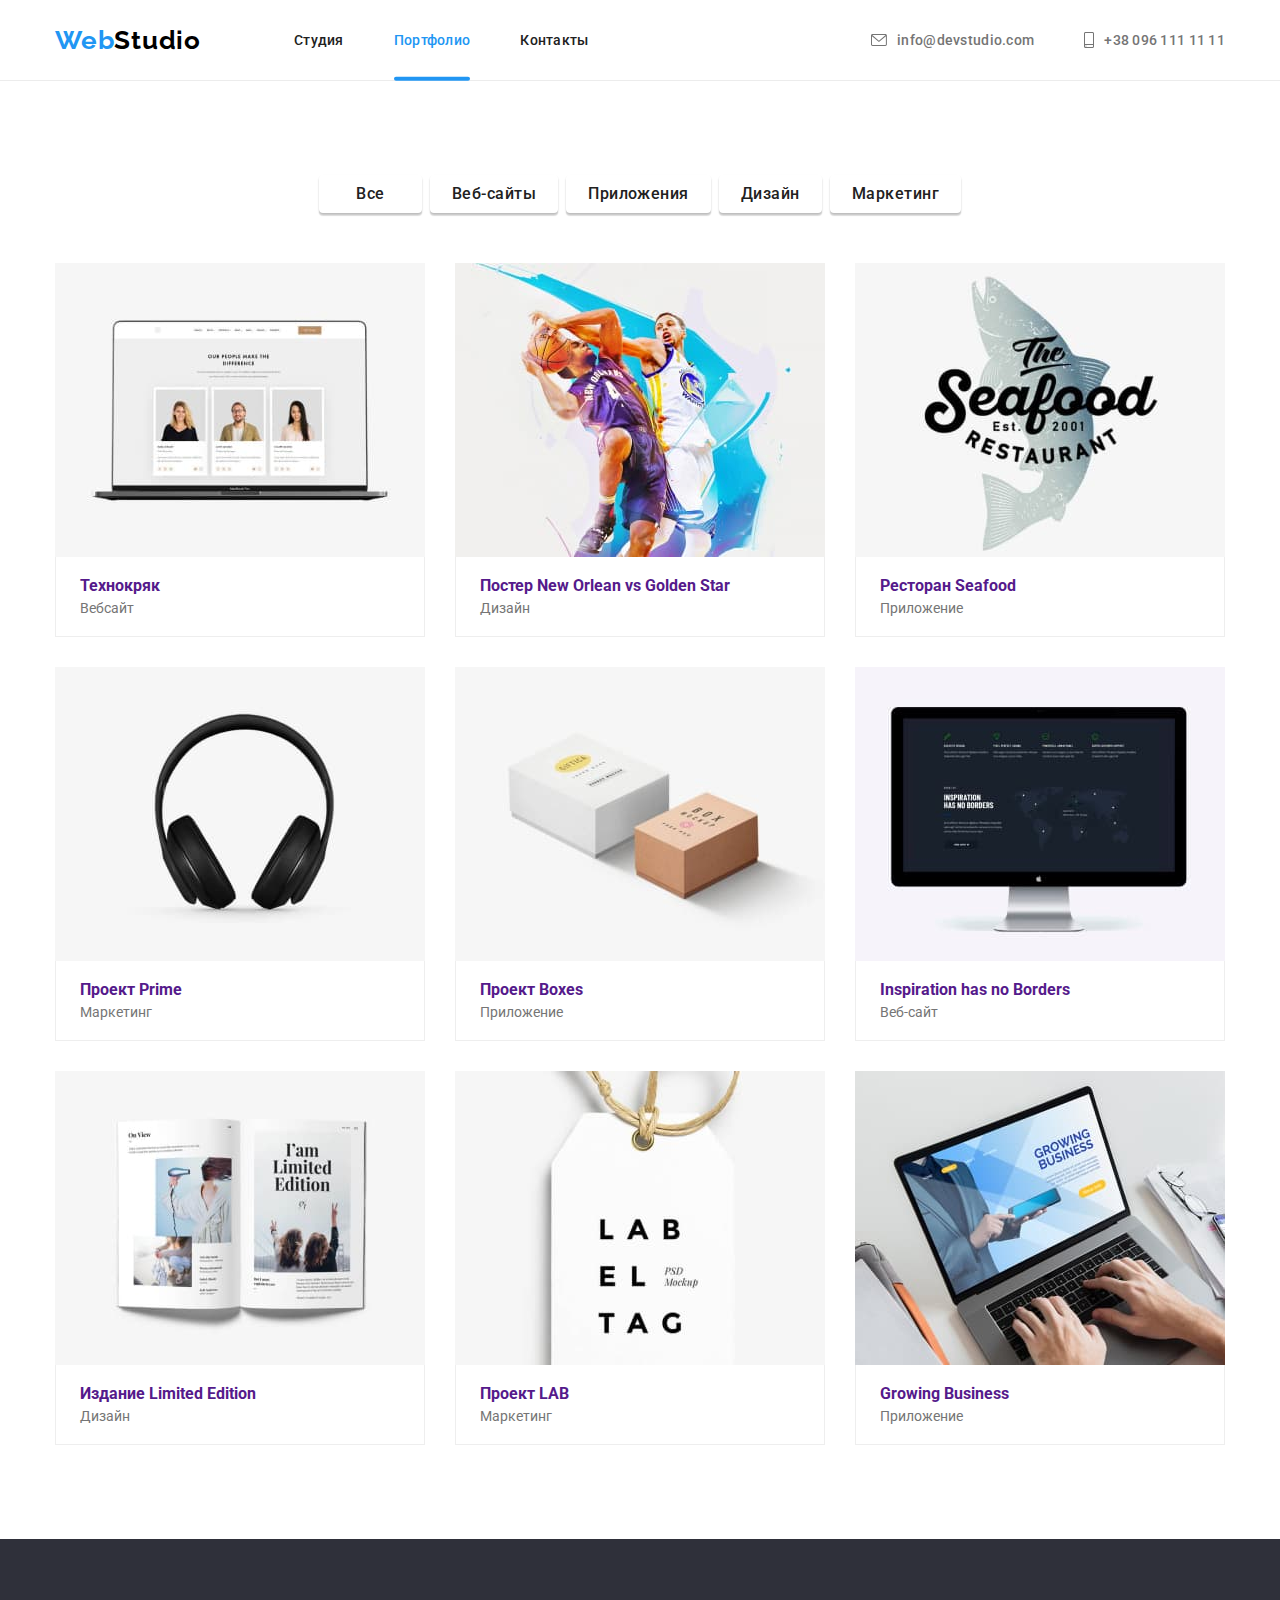
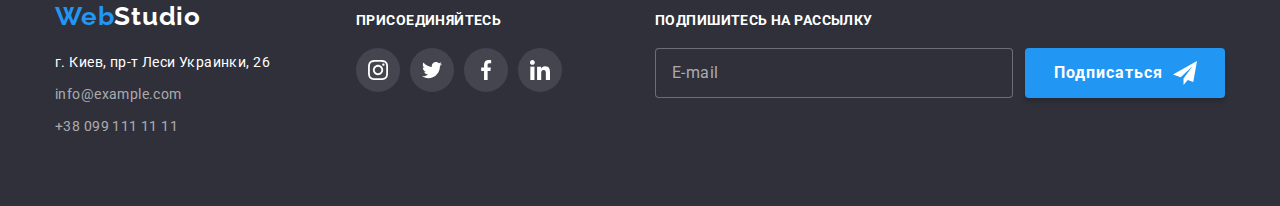
==== commit d2aeba2f: "добавляет архитектуру sass" ====
--- a/portfolio.html
+++ b/portfolio.html
@@ -17,7 +17,7 @@
       rel="stylesheet"
       href="https://cdnjs.cloudflare.com/ajax/libs/animate.css/4.1.1/animate.min.css"
     />
-    <link rel="stylesheet" href="style.css" />
+    <link rel="stylesheet" href="./css/main.min.css" />
   </head>
   <body class="page">
     <!-- Шапка сайта -->
--- a/css/main.min.css
+++ b/css/main.min.css
@@ -0,0 +1,2 @@
+.visually-hidden{position:absolute;width:1px;height:1px;margin:-1px;border:0;padding:0;white-space:nowrap;clip-path:inset(100%);clip:rect(0 0 0 0);overflow:hidden}html{box-sizing:border-box}*,*::before,*::after{box-sizing:inherit}body,h1,h2,h3,h4,h5,p,ul{margin:0;padding:0}ul{list-style:none}a{text-decoration:none;transition:250ms cubic-bezier(0.4, 0, 0.2, 1)}button{transition:250ms cubic-bezier(0.4, 0, 0.2, 1);cursor:pointer}img{display:block;max-width:100%;height:auto}.page{background-color:#ffffff;color:#212121;font-family:"Roboto",sans-serif;font-size:14px}.container{width:1200px;padding-left:15px;padding-right:15px;margin:0 auto}.section{margin-bottom:94px}.section__title{font-weight:bold;font-size:36px;line-height:42px;text-align:center;letter-spacing:0.03em;margin-bottom:50px}.section__bg{background-color:#f5f4fa;padding-bottom:94px;padding-top:94px}.logo{color:#000;font-family:"Raleway",sans-serif;font-style:normal;font-weight:bold;font-size:26px;line-height:31px;letter-spacing:0.03em;animation-duration:1000ms}.logo__part{color:#2196f3}.logo--footer{display:block;color:#fff;margin-bottom:18px}.page-header{border-bottom:1px solid #ececec}.page-nav{margin-left:93px}.upper-contacts{margin-left:auto}.upper-contacts__link{display:flex;align-items:center;justify-content:center;color:#757575}.upper-contacts__link:hover,.upper-contacts__link:focus{color:#2196f3}.upper-contacts__link:hover .upper-contacts__icon,.upper-contacts__link:focus .upper-contacts__icon{fill:#2196f3}.upper-contacts__icon{margin-right:10px;fill:currentColor}.page-nav,.upper-contacts{font-style:normal;font-weight:500;line-height:16px;letter-spacing:0.02em;display:flex;padding-top:32px;padding-bottom:32px}.page-nav__link{color:#212121}.page-nav__link:hover,.page-nav__link:focus{color:#2196f3}.page-nav__item{margin-left:50px;position:relative}.page-nav__item:nth-child(1){margin-left:0px}.upper-contacts__item{margin-left:50px}.upper-contacts__item:nth-child(1){margin-left:0px}.main-nav{display:flex;align-items:center;justify-content:center}.page-nav__link--active{color:#2196f3}.page-nav__link--active::after{content:"";position:absolute;left:0px;bottom:0px;display:block;width:100%;height:4px;border-radius:4px;background-color:#2196f3;transform:translateY(820%)}.btn{font-family:"Roboto",sans-serif;color:#fff;background-color:#2196f3;font-size:16px;font-style:normal;font-weight:700;min-width:200px;line-height:30px;letter-spacing:0.06em;text-align:center;border-radius:4px;padding:10px 32px;border:none}.overlay{max-width:1600px;margin:0 auto;margin-bottom:94px;background-image:linear-gradient(rgba(47,48,58,0.4), rgba(47,48,58,0.4)),url("/images/hero.jpg");background-repeat:no-repeat;background-size:cover}.hero{text-align:center;padding-top:200px;padding-bottom:200px}.hero__title{color:#fff;font-family:"Raleway",sans-serif;font-size:44px;text-transform:uppercase;font-weight:900;line-height:60px;letter-spacing:0.06em;text-align:center;margin-bottom:30px}.backdrop{position:fixed;left:0px;top:0px;width:100%;height:100%;background:rgba(0,0,0,0.2);transition:all 500ms cubic-bezier(0.4, 0, 0.2, 1)}.backdrop--hidden{opacity:0;visibility:hidden;pointer-events:none}.backdrop--hidden .modal{transform:translate(-50%, -50%) scale(0)}.modal{min-width:528px;min-height:581px;background-color:#fff;position:absolute;top:50%;left:50%;transform:translate(-50%, -50%) scale(1);transition:transform 500ms cubic-bezier(0.4, 0, 0.2, 1)}.close-btn{position:absolute;width:30px;height:30px;right:8px;top:8px;display:flex;align-items:center;justify-content:center;background:#ffffff;border:1px solid rgba(0,0,0,0.1);border-radius:50%;cursor:pointer}.close-btn .close-icon{transition:all 250ms cubic-bezier(0.4, 0, 0.2, 1)}.close-btn:hover .close-icon{fill:#2196f3}.modal__title{font-family:Roboto;font-weight:bold;font-size:20px;line-height:23px;text-align:center;letter-spacing:0.03em;color:#212121;padding-top:37px;padding-left:40px;padding-right:40px;margin-bottom:30px}.modal-form{display:flex;flex-direction:column;padding:0px 40px}.btn--submit{width:200px;height:50px;margin:0px auto;box-shadow:0px 4px 4px rgba(0,0,0,0.15);background:#2196f3;transition:250ms cubic-bezier(0.4, 0, 0.2, 1)}.modal-submit:hover{box-shadow:0px 4px 4px rgba(0,0,0,0.15);background:#188ce8}.input-wrapper{position:relative;display:block;margin-top:4px}.modal-form__input{padding-left:40px;width:100%;height:40px;border:1px solid rgba(33,33,33,0.2);border-radius:4px;transition:all 250ms cubic-bezier(0.4, 0, 0.2, 1)}.modal-form__input:focus{outline:none;border-color:#2196f3}.modal-form__input:hover+.modal-form__icon,.modal-form__input:focus+.modal-form__icon{fill:#2196f3}.modal-form__message{width:100%;height:120px;padding:12px 16px;margin-top:4px;border:1px solid rgba(33,33,33,0.2);border-radius:4px;transition:all 250ms cubic-bezier(0.4, 0, 0.2, 1);resize:none}.modal-form__message:focus{outline:none;border-color:#2196f3}.modal-form__message::placeholder{color:rgba(33,33,33,0.2)}.modal-form__label{margin-bottom:10px;font-size:12px;line-height:14px;letter-spacing:0.01em;color:#757575}.modal-form__label--margin{margin-bottom:20px}.modal-form__policy-label{display:flex;align-items:center;margin-bottom:30px;font-family:Roboto;font-size:14px;line-height:24px;letter-spacing:0.03em;color:#757575}.modal-form__policy-label::before{display:inline-block;content:"";width:16px;height:15px;border:2px solid #212121;border-radius:2px;margin-right:7px}.modal-form__checkbox:checked+.modal-form__policy-label::before{background-image:url("/images/checked.svg");background-color:#2196f3;background-size:contain;background-origin:border-box;border-color:#2196f3}.modal-form__policy-link{color:#2196f3;text-decoration:underline;text-decoration-skip-ink:none}.modal-form__icon{position:absolute;display:block;top:50%;left:12px;transform:translateY(-50%);fill:#000;transition:all 250ms cubic-bezier(0.4, 0, 0.2, 1)}.dec-element{display:flex;justify-content:center;align-items:center;width:270px;height:120px;background-color:#f5f4fa;border-radius:4px;margin-bottom:30px}.about-list{display:flex}.about-list__subtitle{font-size:14px;font-style:normal;font-weight:bold;line-height:16px;letter-spacing:0.03em;text-transform:uppercase;margin-bottom:10px}.about-list__description{color:#757575;font-style:normal;font-weight:400;line-height:24px;letter-spacing:0.03em;text-align:left}.about-list__item{margin-left:30px}.about-list__item:nth-child(1){margin-left:0px}.activity-list{display:flex;justify-content:space-between}.activity-list__image{display:block}.activity-list__thumb{position:relative}.activity-list__overlay{position:absolute;display:flex;align-items:center;justify-content:center;left:0px;bottom:0px;width:100%;min-height:70px;background:rgba(47,48,58,0.8)}.activity-list__subtitle{font-size:14px;font-weight:bold;line-height:16px;letter-spacing:0.03em;text-transform:uppercase;color:#fff;margin:0px}.team-list{display:flex;justify-content:space-between}.team-list__item{background-color:#fff;box-shadow:0px 1px 3px rgba(0,0,0,0.12),0px 1px 1px rgba(0,0,0,0.14),0px 2px 1px rgba(0,0,0,0.2);border-radius:0px 0px 4px 4px;margin-left:30px}.team-list__item:nth-child(1){margin-left:0px}.staff-card__thumb{display:block;margin-bottom:30px}.staff-card__title{font-style:normal;font-weight:500;font-size:16px;line-height:19px;letter-spacing:0.03em;margin-bottom:10px;text-align:center}.staff-card__desc{font-family:"Roboto",sans-serif;font-size:16px;line-height:19px;letter-spacing:0.03em;color:#757575;text-align:center;margin-bottom:16px}.social-list{display:flex;justify-content:center;padding-bottom:30px;padding-right:32px;padding-left:32px}.social-list__item{margin-left:10px}.social-list__item:nth-child(1){margin-left:0px}.social-list__link{display:flex;justify-content:center;align-items:center;width:44px;height:44px;border-radius:50%}.social-list__link:hover,.social-list__link:focus{background-color:#2196f3}.social-list__link:hover .social-list__icon,.social-list__link:focus .social-list__icon{fill:#fff}.social-list__icon{width:20px;height:20px;fill:#afb1b8}.clients-list{display:flex;justify-content:space-between;align-items:center}.clients-list__item{margin-left:30px}.clients-list__item:nth-child(1){margin-left:0px}.clients-list__link{display:flex;justify-content:center;align-items:center;width:170px;height:90px;border:1px solid #afb1b8;border-radius:4px;color:#afb1b8}.clients-list__link:hover,.clients-list__link:focus{border-color:#2196f3}.clients-list__link:hover .clients-list__icon,.clients-list__link:focus .clients-list__icon{fill:#2196f3}.clients-list__icon{fill:currentColor;transition:fill 250ms cubic-bezier(0.4, 0, 0.2, 1)}.page-footer{background-color:#2f303a;padding-top:62px;padding-bottom:60px}.footer-nav__contacts{line-height:24px;letter-spacing:0.03em}.footer-nav__link{font-family:"Roboto",sans-serif;font-style:normal;font-weight:normal;font-size:14px;line-height:24px;letter-spacing:0.03em;display:block;color:rgba(255,255,255,0.6);margin-bottom:8px}.footer-nav__link:hover,.footer-nav__link:focus{color:#2196f3}.footer-nav__address{font-family:"Roboto",sans-serif;font-style:normal;font-weight:normal;font-size:14px;line-height:24px;letter-spacing:0.03em;color:#fff;margin-bottom:8px}.footer{display:flex;align-items:baseline}.footer-social{margin-left:auto}.social-list--footer{padding:0}.social-list__link--footer{display:flex;justify-content:center;align-items:center;width:44px;height:44px;border-radius:50%;color:#fff;background:rgba(255,255,255,0.1)}.social-list__icon--footer{width:20px;height:20px;fill:currentColor}.footer__title{font-size:14px;color:#fff;font-weight:bold;line-height:16px;letter-spacing:0.03em;text-transform:uppercase;margin-bottom:20px;align-items:center}.footer-subscribe{margin-left:93px}.subscribe-form{display:flex;align-items:center;justify-content:center}.subscribe-form__input{min-width:358px;height:50px;border:1px solid rgba(255,255,255,0.3);border-radius:4px;background:#2f303a;padding-left:16px}.subscribe-form__input::placeholder{color:rgba(255,255,255,0.6);font-family:Roboto;font-size:16px;line-height:20px;letter-spacing:0.03em}.btn--footer{display:flex;align-items:center;justify-content:center;margin-left:12px;padding-top:10px;padding-bottom:10px;padding-left:29px;padding-right:28px;background:#2196f3;box-shadow:0px 4px 4px rgba(0,0,0,0.15)}.btn__icon{margin-left:10px}.button{font-family:var(--main-font);color:var(--primary-text-color);background-color:var(--additional-bg-color);font-style:normal;font-weight:500;font-size:16px;min-width:103px;line-height:26px;text-align:center;letter-spacing:0.03em;border-radius:4px;padding:6px 22px;border:none;box-shadow:0px 3px 1px rgba(0,0,0,0.1),0px 1px 2px rgba(0,0,0,0.08),0px 2px 2px rgba(0,0,0,0.12)}.button:hover,.button:focus{color:#fff;background-color:#2196f3}.card-content__desc{color:#757575}.filter-list{display:flex;justify-content:center}.filter-list__item{margin-left:8px}.filter-list__item:nth-child(1){margin-left:0px}.page-header--portfolio{margin-bottom:94px}.portfolio-filter{margin-bottom:50px}.card-content__title{margin-bottom:4px}.projects-list{display:flex;flex-wrap:wrap}.projects-list__item{width:370px;margin-right:30px;margin-bottom:30px}.projects-list__item:nth-child(3n){margin-right:0px}.projects-list__item:nth-last-child(-n+3){margin-bottom:0px}.projects-card__link{display:block}.projects-card__link:hover,.projects-card__link:focus{box-shadow:0px 1px 1px rgba(0,0,0,0.12),0px 4px 4px rgba(0,0,0,0.06),1px 4px 6px rgba(0,0,0,0.16)}.projects-card__link:hover .card-overlay,.projects-card__link:focus .card-overlay{transform:translateY(0)}.card-wrapper{position:relative;overflow:hidden}.card-overlay{position:absolute;top:0px;left:0px;width:100%;height:100%;display:flex;justify-content:space-between;padding:63px 24px;font-size:18px;font-family:"Roboto",sans-serif;line-height:1.556;letter-spacing:0.03em;color:white;background:rgba(33,150,243,0.9);transition:transform 250ms cubic-bezier(0.4, 0, 0.2, 1);transform:translateY(100%)}.card-content{padding:20px 24px;border-left:1px solid #eeeeee;border-bottom:1px solid #eeeeee;border-right:1px solid #eeeeee}
+/*# sourceMappingURL=main.min.css.map */